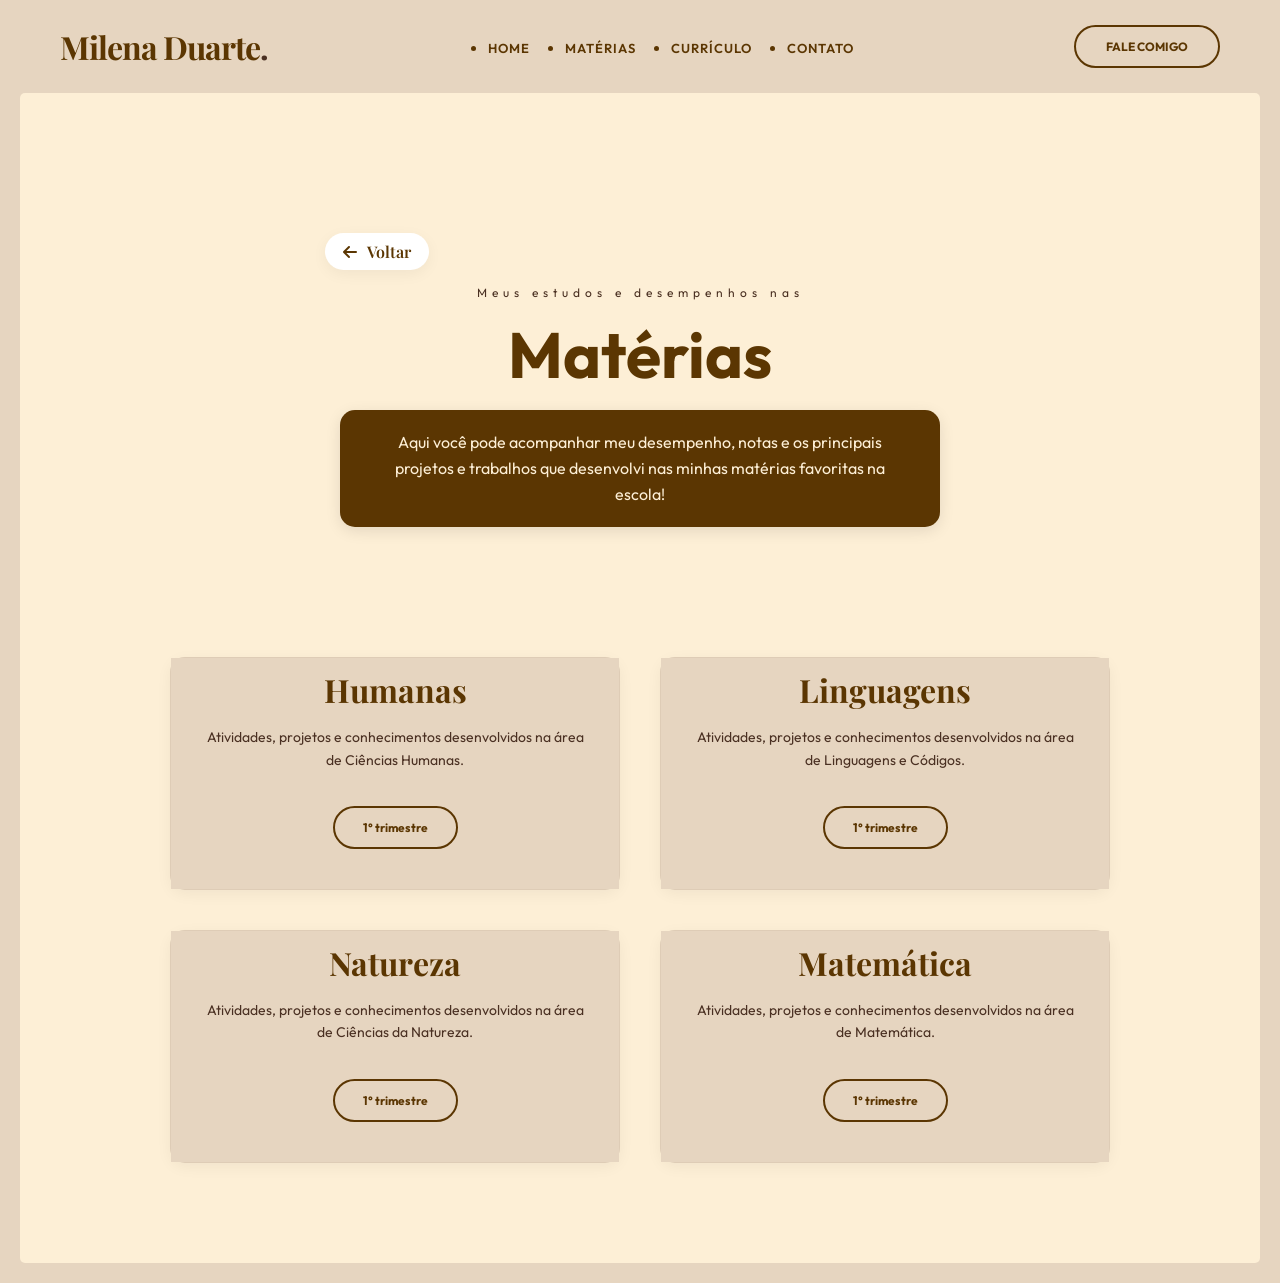
==== matérias.html @ e95be55e "Atualização Portfólio" ====
<!DOCTYPE html>
<html lang="pt-br">
<head>
    <meta charset="UTF-8">
    <meta name="viewport" content="width=device-width, initial-scale=1.0">
    <title>Matérias - Portfólio Milena</title>
    <!-- Fontes e Ícones -->
    <link href="https://fonts.googleapis.com/css2?family=Outfit:wght@300;400;500;600&family=Playfair+Display:ital,wght@0,400;0,700;1,400&display=swap" rel="stylesheet">
    <link rel="stylesheet" href="https://cdnjs.cloudflare.com/ajax/libs/font-awesome/6.0.0/css/all.min.css">
    <!-- Estilos globais -->
    <link rel="stylesheet" href="style.css">
    <link rel="stylesheet" href="matérias.css">
</head>
<body>
    <!-- Mesma Navbar da Home -->
    <header class="header">
        <nav class="navbar">
            <div class="container">
                <div class="logo">
                    <h1>Milena Duarte<span>.</span></h1>
                </div>
                <ul class="nav-links">
                    <li><a href="index.html#home">Home</a></li>
                    <li><a href="index.html#matérias">matérias</a></li>

                    <li><a href="index.html#servicos">Currículo</a></li>
                    <li><a href="index.html#contato">Contato</a></li>
                </ul>
                <a href="index.html#contato" class="ladygaga" style="margin-top: 0;">FALE COMIGO</a>
            </div>
        </nav>
    </header>

    <!-- Banner igual ao da Home, mas sem as fotos flutuando -->
    <section class="banner" style="height: auto; padding: 150px 0 80px 0;">
        <div class="container banner-content">
            <div class="banner-text">
                <a href="index.html#matérias" class="back-btn"><i class="fas fa-arrow-left"></i> Voltar</a>
                <p class="subtitle">Meus estudos e desempenhos nas</p>
                <!-- Título com a mesma fonte e estilo -->
                <h2 style="font-family: var(--font-title); font-size: 64px; color: var(--text-main); margin: 20px 0;">Matérias</h2>
                
                <!-- Caixa marrom de texto igual da home -->
                <p class="description">
                    Aqui você pode acompanhar meu desempenho, notas e os principais projetos e trabalhos que desenvolvi nas minhas matérias favoritas na escola!
                </p>
            </div>
        </div>
    </section>

    <!-- Seção de cards igual a da Home para listar as atividades -->
    <section class="cards-section" style="padding-top: 50px;">
        <div class="container cards-container" style="flex-wrap: wrap;">
            
            <!-- Área de Humanas -->
            <div class="card" style="margin-top: 0;">
                <div class="card-content" style="padding: 40px 30px;">
                    <h3 style="font-family: var(--font-main); font-size: 32px; margin-bottom: 15px; color: var(--text-main);">Humanas</h3>
                    <p style="color: var(--text-muted); line-height: 1.6; margin-bottom: 25px;">Atividades, projetos e conhecimentos desenvolvidos na área de Ciências Humanas.</p>
                    <a href="#" class="selenagomez open-modal-btn" data-modal="modalHumanas">1° trimestre</a>
                </div>
            </div>
            
            <!-- Área de Linguagens -->
            <div class="card" style="margin-top: 0;">
                <div class="card-content" style="padding: 40px 30px;">
                    <h3 style="font-family: var(--font-main); font-size: 32px; margin-bottom: 15px; color: var(--text-main);">Linguagens</h3>
                    <p style="color: var(--text-muted); line-height: 1.6; margin-bottom: 25px;">Atividades, projetos e conhecimentos desenvolvidos na área de Linguagens e Códigos.</p>
                    <a href="#" class="selenagomez open-modal-btn" data-modal="modalLinguagens">1° trimestre</a>
                </div>
            </div>

            <!-- Área de Natureza -->
            <div class="card" style="margin-top: 0;">
                <div class="card-content" style="padding: 40px 30px;">
                    <h3 style="font-family: var(--font-main); font-size: 32px; margin-bottom: 15px; color: var(--text-main);">Natureza</h3>
                    <p style="color: var(--text-muted); line-height: 1.6; margin-bottom: 25px;">Atividades, projetos e conhecimentos desenvolvidos na área de Ciências da Natureza.</p>
                    <a href="#" class="selenagomez open-modal-btn" data-modal="modalNatureza">1° trimestre</a>
                </div>
            </div>

            <!-- Área de Matemática -->
            <div class="card" style="margin-top: 0;">
                <div class="card-content" style="padding: 40px 30px;">
                    <h3 style="font-family: var(--font-main); font-size: 32px; margin-bottom: 15px; color: var(--text-main);">Matemática</h3>
                    <p style="color: var(--text-muted); line-height: 1.6; margin-bottom: 25px;">Atividades, projetos e conhecimentos desenvolvidos na área de Matemática.</p>
                    <a href="#" class="selenagomez open-modal-btn" data-modal="modalMatematica">1° trimestre</a>
                </div>
            </div>

        </div>
    </section>

    <!-- Modal Humanas -->
    <div id="modalHumanas" class="modal-overlay">
        <div class="modal-box">
            <span class="close-modal">&times;</span>
            <div class="modal-content-bakery carousel-container" style="width: 100%; height: 100%;">
                <div class="carousel-slide active" style="display: flex; align-items: center; justify-content: space-between; height: 100%; width: 100%;">
                    <div class="hero-text-side">
                        <span class="badge" style="background: var(--bg-white); color: var(--accent-brown);">Escola</span>
                        <h2 class="hero-title" style="color: var(--bg-white); font-family: var(--font-title); font-size: 64px;">Geopolítica</h2>
                        <div class="hero-divider" style="background-color: var(--bg-white); height: 2px; width: 150px; margin: 15px 0;"></div>
                        <h3 class="hero-subtitle" style="color: var(--bg-white); font-family: var(--font-main); font-size: 24px; letter-spacing: 2px;">1° TRIMESTRE</h3>
                        <p class="hero-description" style="color: var(--bg-creme); font-family: var(--font-main); line-height: 1.6; margin-bottom: 20px;">
                            <strong>Habilidades Avaliadas: C1 ao C12</strong><br>
                            Descrição: comparar as diferentes realidades entre nações e compreender melhor sobre a condição geopolítica de cada país.<br>
                            <em>Feedback: Gostei da atividade!</em>
                        </p>
                        <div class="carousel-nav">
                            <button class="prev-slide"><i class="fas fa-chevron-left"></i></button>
                            <button class="next-slide"><i class="fas fa-chevron-right"></i></button>
                        </div>
                    </div>
                    <div class="hero-image-side" style="flex: 1.2; height: 100%; padding: 10px;">
                        <div style="position: relative; width: 100%; height: 100%; box-shadow: 0 4px 15px rgba(0,0,0,0.3); border-radius: 12px; overflow: hidden;">
                            <iframe loading="lazy" style="position: absolute; width: 100%; height: 100%; top: 0; left: 0; border: none; padding: 0; margin: 0;"
                                src="https://www.canva.com/design/DAHBNNaCgWs/2ESptS_kLNnj_gVEoGNiSg/view?embed" allowfullscreen="allowfullscreen" allow="fullscreen">
                            </iframe>
                        </div>
                    </div>
                </div>

                <!-- Slide 2 -->
                <div class="carousel-slide" style="display: none; align-items: center; justify-content: space-between; height: 100%; width: 100%;">
                    <div class="hero-text-side">
                        <span class="badge" style="background: var(--bg-white); color: var(--accent-brown);">Escola</span>
                        <h2 class="hero-title" style="color: var(--bg-white); font-family: var(--font-title); font-size: 54px;">Jornal de Humanas</h2>
                        <div class="hero-divider" style="background-color: var(--bg-white); height: 2px; width: 150px; margin: 15px 0;"></div>
                        <h3 class="hero-subtitle" style="color: var(--bg-white); font-family: var(--font-main); font-size: 24px; letter-spacing: 2px;">1° TRIMESTRE</h3>
                        <p class="hero-description" style="color: var(--bg-creme); font-family: var(--font-main); line-height: 1.6; margin-bottom: 20px;">
                            <strong>Habilidades Avaliadas: C3 - H15, H16, H20 - C6 - H39</strong><br>
                            <em>Feedback: Gostei da atividade!</em>
                        </p>
                        <div class="carousel-nav">
                            <button class="prev-slide"><i class="fas fa-chevron-left"></i></button>
                            <button class="next-slide"><i class="fas fa-chevron-right"></i></button>
                        </div>
                    </div>
                    <div class="hero-image-side" style="flex: 1.2; height: 100%; padding: 10px;">
                        <div style="position: relative; width: 100%; height: 100%; box-shadow: 0 4px 15px rgba(0,0,0,0.3); border-radius: 12px; overflow: hidden;">
                            <iframe loading="lazy" style="position: absolute; width: 100%; height: 100%; top: 0; left: 0; border: none; padding: 0; margin: 0;"
                                src="https://www.canva.com/design/DAHFtV-RA0Q/NtMPdIOu8FmTuL395tyRSg/view?embed" allowfullscreen="allowfullscreen" allow="fullscreen">
                            </iframe>
                        </div>
                    </div>
                </div>

                <!-- Slide 3 -->
                <div class="carousel-slide" style="display: none; align-items: center; justify-content: space-between; height: 100%; width: 100%;">
                    <div class="hero-text-side">
                        <span class="badge" style="background: var(--bg-white); color: var(--accent-brown);">Escola</span>
                        <h2 class="hero-title" style="color: var(--bg-white); font-family: var(--font-title); font-size: 48px;">Neocolonialismo</h2>
                        <div class="hero-divider" style="background-color: var(--bg-white); height: 2px; width: 150px; margin: 15px 0;"></div>
                        <h3 class="hero-subtitle" style="color: var(--bg-white); font-family: var(--font-main); font-size: 24px; letter-spacing: 2px;">1° TRIMESTRE</h3>
                        <p class="hero-description" style="color: var(--bg-creme); font-family: var(--font-main); line-height: 1.6; margin-bottom: 20px;">
                            Realizamos uma atividade que narra a trajetória histórica de um país colonizado após a 2ª Revolução Industrial. Utilizando uma sequência de cinco imagens editadas (fotos, mapas e desenhos). O objetivo foi compreender o impacto da colonização industrial na formação histórica do país escolhido.<br><br>
                            <strong>Habilidades avaliadas:</strong> C2 - H8, H10, H12
                        </p>
                        <div class="carousel-nav">
                            <button class="prev-slide"><i class="fas fa-chevron-left"></i></button>
                            <button class="next-slide"><i class="fas fa-chevron-right"></i></button>
                        </div>
                    </div>
                    <div class="hero-image-side" style="flex: 1.2; height: 100%; padding: 10px;">
                        <div style="position: relative; width: 100%; height: 100%; box-shadow: 0 4px 15px rgba(0,0,0,0.3); border-radius: 12px; overflow: hidden;">
                            <iframe loading="lazy" style="position: absolute; width: 100%; height: 100%; top: 0; left: 0; border: none; padding: 0; margin: 0;"
                                src="https://docs.google.com/document/d/e/2PACX-1vRp-RVqb4kRqk0qEvBmY3X5jUc7fZLixZrp4aADWWGnXBGPEalZgBbtFrfbR6ZR_pFqix8isJjzO9dw/pub?embedded=true" allowfullscreen="allowfullscreen">
                            </iframe>
                        </div>
                    </div>
                </div>
            </div>
        </div>
    </div>

    <!-- Modal Linguagens -->
    <div id="modalLinguagens" class="modal-overlay">
        <div class="modal-box">
            <span class="close-modal">&times;</span>
            <div class="modal-content-bakery carousel-container" style="width: 100%; height: 100%;">
                
                <!-- Slide 1: Atividade Canva -->
                <div class="carousel-slide active" style="display: flex; align-items: center; justify-content: space-between; height: 100%; width: 100%;">
                    <div class="hero-text-side">
                        <span class="badge" style="background: var(--bg-white); color: var(--accent-brown);">Linguagens</span>
                        <h2 class="hero-title" style="color: var(--bg-white); font-family: var(--font-title); font-size: 54px;">Jogo literário</h2>
                        <div class="hero-divider" style="background-color: var(--bg-white); height: 2px; width: 150px; margin: 15px 0;"></div>
                        <h3 class="hero-subtitle" style="color: var(--bg-white); font-family: var(--font-main); font-size: 24px; letter-spacing: 2px;">1° TRIMESTRE</h3>
                        <p class="hero-description" style="color: var(--bg-creme); font-family: var(--font-main); line-height: 1.6; margin-bottom: 20px;">
                            H15 - Produzir trabalhos individuais e coletivos, explorando materiais e técnicas
                            ligados ao universo das composições artísticas e de práticas corporais.
                        </p>
                        <div class="carousel-nav">
                            <button class="prev-slide"><i class="fas fa-chevron-left"></i></button>
                            <button class="next-slide"><i class="fas fa-chevron-right"></i></button>
                        </div>
                    </div>
                    <div class="hero-image-side" style="flex: 1.2; height: 100%; padding: 10px;">
                        <div style="position: relative; width: 100%; height: 100%; box-shadow: 0 4px 15px rgba(0,0,0,0.3); border-radius: 12px; overflow: hidden;">
                            <iframe loading="lazy" style="position: absolute; width: 100%; height: 100%; top: 0; left: 0; border: none; padding: 0; margin: 0;"
                                src="https://www.canva.com/design/DAHHldk70s0/hcP7WtjnN1vEa8Vg4MRlUg/view?embed" allowfullscreen="allowfullscreen" allow="fullscreen">
                            </iframe>
                        </div>
                    </div>
                </div>

                <!-- Slide 2 -->
                <div class="carousel-slide" style="display: none; align-items: center; justify-content: space-between; height: 100%; width: 100%;">
                    <div class="hero-text-side">
                        <span class="badge" style="background: var(--bg-white); color: var(--accent-brown);">Linguagens</span>
                        <h2 class="hero-title" style="color: var(--bg-white); font-family: var(--font-title); font-size: 48px;">Sociologia em Paixão segundo GH</h2>
                        <div class="hero-divider" style="background-color: var(--bg-white); height: 2px; width: 150px; margin: 15px 0;"></div>
                        <h3 class="hero-subtitle" style="color: var(--bg-white); font-family: var(--font-main); font-size: 24px; letter-spacing: 2px;">1° TRIMESTRE</h3>
                        <p class="hero-description" style="color: var(--bg-creme); font-family: var(--font-main); line-height: 1.6; margin-bottom: 20px;">
                            <strong>Habilidades Avaliadas: H4 e H22</strong><br>
                            Nessa atividade explicamos como funcionava a sociologia na Obra.<br>
                            <em>Feedback: Gostei bastante da atividade, foi bem legal fazer o vídeo.</em>
                        </p>
                        <div class="carousel-nav">
                            <button class="prev-slide"><i class="fas fa-chevron-left"></i></button>
                            <button class="next-slide"><i class="fas fa-chevron-right"></i></button>
                        </div>
                    </div>
                    <div class="hero-image-side" style="flex: 1.2; height: 100%; padding: 10px;">
                        <div style="position: relative; width: 100%; height: 100%; box-shadow: 0 4px 15px rgba(0,0,0,0.3); border-radius: 12px; overflow: hidden;">
                            <iframe loading="lazy" style="position: absolute; width: 100%; height: 100%; top: 0; left: 0; border: none; padding: 0; margin: 0;"
                                src="https://www.canva.com/design/DAHFCgcj82o/swzynf_V_P_vGalfOEu1ng/view?embed" allowfullscreen="allowfullscreen" allow="fullscreen">
                            </iframe>
                        </div>
                    </div>
                </div>

            </div>
        </div>
    </div>

    <!-- Modal Natureza -->
    <div id="modalNatureza" class="modal-overlay">
        <div class="modal-box">
            <span class="close-modal">&times;</span>
            <div class="modal-content-bakery carousel-container" style="width: 100%; height: 100%;">
                
                <!-- Slide 1 -->
                <div class="carousel-slide active" style="display: flex; align-items: center; justify-content: space-between; height: 100%; width: 100%;">
                    <div class="hero-text-side">
                        <span class="badge" style="background: var(--bg-white); color: var(--accent-brown);">Natureza</span>
                        <h2 class="hero-title" style="color: var(--bg-white); font-family: var(--font-title); font-size: 54px;">Meme Evolucionismo</h2>
                        <div class="hero-divider" style="background-color: var(--bg-white); height: 2px; width: 150px; margin: 15px 0;"></div>
                        <h3 class="hero-subtitle" style="color: var(--bg-white); font-family: var(--font-main); font-size: 24px; letter-spacing: 2px;">1° TRIMESTRE</h3>
                        <p class="hero-description" style="color: var(--bg-creme); font-family: var(--font-main); line-height: 1.6; margin-bottom: 20px; font-size: 14px;">
                            Este meme de quatro painéis faz uma paródia da teoria da evolução, sugerindo de forma humorística que a seleção natural também se aplica à música, com Darwin tocando guitarra e celebrando a "evolução dos acordes".<br><br>
                            <strong>Habilidades Avaliadas:</strong><br>
                            C3 - Determinar os impactos das ações humanas nos ambientes, identificando suas causas e propondo soluções para a sua redução.<br>
                            H15 - Comparar propostas de intervenção ambiental aplicando conhecimentos científicos e tecnológicos, observando os riscos e benefícios de sua implementação.<br>
                            H18 - Identificar situações de risco ambiental na cidade onde reside.
                        </p>
                        <div class="carousel-nav">
                            <button class="prev-slide"><i class="fas fa-chevron-left"></i></button>
                            <button class="next-slide"><i class="fas fa-chevron-right"></i></button>
                        </div>
                    </div>
                    <div class="hero-image-side" style="flex: 1.2; height: 100%; padding: 10px;">
                        <div style="position: relative; width: 100%; height: 100%; box-shadow: 0 4px 15px rgba(0,0,0,0.3); border-radius: 12px; overflow: hidden;">
                            <iframe loading="lazy" style="position: absolute; width: 100%; height: 100%; top: 0; left: 0; border: none; padding: 0; margin: 0;"
                                src="https://www.canva.com/design/DAHHrADb9U0/EYaJPSNi1sjMy3H8hu8s6g/view?embed" allowfullscreen="allowfullscreen" allow="fullscreen">
                            </iframe>
                        </div>
                    </div>
                </div>

                <!-- Slide 2 -->
                <div class="carousel-slide" style="display: none; align-items: center; justify-content: space-between; height: 100%; width: 100%;">
                    <div class="hero-text-side">
                        <span class="badge" style="background: var(--bg-white); color: var(--accent-brown);">Natureza</span>
                        <h2 class="hero-title" style="color: var(--bg-white); font-family: var(--font-title); font-size: 54px;">Seminário Natureza</h2>
                        <div class="hero-divider" style="background-color: var(--bg-white); height: 2px; width: 150px; margin: 15px 0;"></div>
                        <h3 class="hero-subtitle" style="color: var(--bg-white); font-family: var(--font-main); font-size: 24px; letter-spacing: 2px;">1° TRIMESTRE</h3>
                        <p class="hero-description" style="color: var(--bg-creme); font-family: var(--font-main); line-height: 1.6; margin-bottom: 20px;">
                            Para o nosso seminário sobre dependência energética global, investigamos se o mundo de hoje sobreviveria sem combustíveis fósseis. Analisamos os setores mais dependentes, as razões científicas para o seu uso massivo e as barreiras tecnológicas e estruturais para a transição. Por fim, debatemos as consequências de um fim abrupto do seu uso e se a nossa dependência é uma escolha ou uma inevitabilidade.<br><br>
                            <strong>Habilidades trabalhadas:</strong><br>
                            C1: Entender a ciência e a tecnologia como construções humanas<br>
                            C2: Aplicar conceitos científicos para explicar fenômenos do cotidiano<br>
                            H9: Compreender energia e suas transformações<br>
                            H11: Investigar, levantar hipóteses e tirar conclusões<br>
                            H1: Interpretar diferentes formas de informação (textos, gráficos, dados)
                        </p>
                        <div class="carousel-nav">
                            <button class="prev-slide"><i class="fas fa-chevron-left"></i></button>
                            <button class="next-slide"><i class="fas fa-chevron-right"></i></button>
                        </div>
                    </div>
                    <div class="hero-image-side" style="flex: 1.2; height: 100%; padding: 10px;">
                        <div style="position: relative; width: 100%; height: 100%; box-shadow: 0 4px 15px rgba(0,0,0,0.3); border-radius: 12px; overflow: hidden;">
                            <iframe loading="lazy" style="position: absolute; width: 100%; height: 100%; top: 0; left: 0; border: none; padding: 0; margin: 0;"
                                src="https://www.canva.com/design/DAHE886JkV4/qRw-Yb2ym9rOJY0XrYvXOg/view?embed" allowfullscreen="allowfullscreen" allow="fullscreen">
                            </iframe>
                        </div>
                    </div>
                </div>

                <!-- Slide 3 -->
                <div class="carousel-slide" style="display: none; align-items: center; justify-content: space-between; height: 100%; width: 100%;">
                    <div class="hero-text-side">
                        <span class="badge" style="background: var(--bg-white); color: var(--accent-brown);">Natureza</span>
                        <h2 class="hero-title" style="color: var(--bg-white); font-family: var(--font-title); font-size: 48px;">Relatório Experimental</h2>
                        <div class="hero-divider" style="background-color: var(--bg-white); height: 2px; width: 150px; margin: 15px 0;"></div>
                        <h3 class="hero-subtitle" style="color: var(--bg-white); font-family: var(--font-main); font-size: 24px; letter-spacing: 2px;">1° TRIMESTRE</h3>
                        <p class="hero-description" style="color: var(--bg-creme); font-family: var(--font-main); line-height: 1.6; margin-bottom: 20px;">
                            Fizemos um relatório sobre o experimento que realizamos em aula. O objetivo era ver quem conseguia mover uma pequena bolinha de metal, que estava equilibrada sobre uma superfície, ao longo de uma trajetória pré-definida no menor tempo possível. A regra principal e mais desafiadora era: não podíamos tocar na bolinha com nada.<br><br>
                            <strong>Habilidades Trabalhadas:</strong><br>
                            C1 - Compreender as ciências naturais e as tecnologias como construções humanas associadas à cultura dos povos e suas visões de mundo.<br>
                            H1 - Interpretar informações apresentadas em diferentes linguagens usadas nas Ciências, como texto discursivo, gráficos, tabelas, relações matemáticas, diagramas ou representação simbólica.<br>
                            C2 - Aplicar os conceitos fundamentais e estruturas procedimentais das Ciências da Natureza na explicação de fenômenos cotidianos, bem como dominar processos e práticas da investigação científica.<br>
                            H7 - Compreender os conceitos relacionados à Química nos seus diferentes ramos: Fisico-química, Química orgânica e Química Geral.<br>
                            H9 - Explicar os conceitos de energia, matéria, vida e transformação para explicar fenômenos naturais e procedimentos tecnológicos.<br>
                            H11 - Empregar procedimentos e práticas de observação, levantamento de hipótese, experimentação, coleta de dados e conclusões para resolução de problemas relacionados às Ciências da Natureza.<br>
                            H12 - Relacionar informações para construir modelos em ciência e tecnologia.
                        </p>
                        <div class="carousel-nav">
                            <button class="prev-slide"><i class="fas fa-chevron-left"></i></button>
                            <button class="next-slide"><i class="fas fa-chevron-right"></i></button>
                        </div>
                    </div>
                    <div class="hero-image-side" style="flex: 1.2; height: 100%; padding: 10px;">
                        <div style="position: relative; width: 100%; height: 100%; box-shadow: 0 4px 15px rgba(0,0,0,0.3); border-radius: 12px; overflow: hidden;">
                            <iframe loading="lazy" style="position: absolute; width: 100%; height: 100%; top: 0; left: 0; border: none; padding: 0; margin: 0;"
                                src="https://docs.google.com/document/d/e/2PACX-1vSi76MOP3SXeP88tvapqcnMth-KpHMEt38pknFovq1ppJgQSNk24oaT7CAfjEFFzpF_gKPSrvduByRP/pub?embedded=true" allowfullscreen="allowfullscreen">
                            </iframe>
                        </div>
                    </div>
                </div>

            </div>
        </div>
    </div>

    <!-- Modal Matemática -->
    <div id="modalMatematica" class="modal-overlay">
        <div class="modal-box">
            <span class="close-modal">&times;</span>
            <div class="modal-content-bakery carousel-container" style="width: 100%; height: 100%;">
                <div class="carousel-slide active" style="display: flex; align-items: center; justify-content: space-between; height: 100%; width: 100%;">
                    <div class="hero-text-side">
                        <span class="badge" style="background: var(--bg-white); color: var(--accent-brown);">Matemática</span>
                        <h2 class="hero-title" style="color: var(--bg-white); font-family: var(--font-title); font-size: 54px;">Jogo Matemático</h2>
                        <div class="hero-divider" style="background-color: var(--bg-white); height: 2px; width: 150px; margin: 15px 0;"></div>
                        <h3 class="hero-subtitle" style="color: var(--bg-white); font-family: var(--font-main); font-size: 24px; letter-spacing: 2px;">1° TRIMESTRE</h3>
                        <p class="hero-description" style="color: var(--bg-creme); font-family: var(--font-main); line-height: 1.6; margin-bottom: 20px;">
                            O objetivo dessa atividade foi tirar a matemática do papel e levar para a mesa de jogo. A ideia foi usar a Análise Combinatória e a Probabilidade não como fórmulas chatas, mas como "superpoderes" para criar estratégias, calcular riscos e tentar vencer o sistema, exatamente como os personagens fazem nos filmes de cassino.<br><br>
                            <strong>Habilidades trabalhadas:</strong><br>
                            C5: Aplicar o pensamento probabilístico para quantificar e fazer previsões em situações aplicadas a diferentes áreas do conhecimento e da vida cotidiana.<br>
                            H30: Identificar dados, regularidades e relações numa situação que envolva o raciocínio combinatório, utilizando os processos de contagem.<br>
                            H31: Reconhecer fenômenos e eventos (naturais, científicos, tecnológicos e/ou sociais) de caráter aleatório, compreendendo o significado e a importância da probabilidade como meio de prever resultados.
                        </p>
                        <div class="carousel-nav">
                            <button class="prev-slide"><i class="fas fa-chevron-left"></i></button>
                            <button class="next-slide"><i class="fas fa-chevron-right"></i></button>
                        </div>
                    </div>
                    <div class="hero-image-side" style="flex: 1.2; height: 100%; padding: 10px;">
                        <div style="position: relative; width: 100%; height: 100%; box-shadow: 0 4px 15px rgba(0,0,0,0.3); border-radius: 12px; overflow: hidden;">
                            <iframe loading="lazy" style="position: absolute; width: 100%; height: 100%; top: 0; left: 0; border: none; padding: 0; margin: 0;"
                                src="https://www.canva.com/design/DAHHlZabhkA/7Y9Kqmqd7ymQA2wkbePH-A/view?embed" allowfullscreen="allowfullscreen" allow="fullscreen">
                            </iframe>
                        </div>
                    </div>
                </div>

                <!-- Slide 2 -->
                <div class="carousel-slide" style="display: none; align-items: center; justify-content: space-between; height: 100%; width: 100%;">
                    <div class="hero-text-side">
                        <span class="badge" style="background: var(--bg-white); color: var(--accent-brown);">Matemática</span>
                        <h2 class="hero-title" style="color: var(--bg-white); font-family: var(--font-title); font-size: 48px;">Análise: Quebrando a Banca</h2>
                        <div class="hero-divider" style="background-color: var(--bg-white); height: 2px; width: 150px; margin: 15px 0;"></div>
                        <h3 class="hero-subtitle" style="color: var(--bg-white); font-family: var(--font-main); font-size: 24px; letter-spacing: 2px;">1° TRIMESTRE</h3>
                        <p class="hero-description" style="color: var(--bg-creme); font-family: var(--font-main); line-height: 1.6; margin-bottom: 20px;">
                            O objetivo dessa atividade foi analisar o filme "Quebrando a Banca" sob a ótica da matemática aplicada. A ideia foi identificar como a Análise Combinatória e a Probabilidade saem dos livros e entram nas mesas de cassino, transformando o jogo de azar em um jogo de estratégia e lógica, além de discutir a ética e as consequências por trás dessas escolhas.<br><br>
                            <strong>Habilidades trabalhadas:</strong><br>
                            C5 - Aplicar o pensamento probabilístico para quantificar e fazer previsões em situações aplicadas a diferentes áreas do conhecimento e da vida cotidiana.<br>
                            H31 - Reconhecer fenômenos e eventos (naturais, científicos, tecnológicos e/ou sociais) de caráter aleatório, compreendendo o significado e a importância da probabilidade como meio de prever resultados.<br>
                            H32 - Identificar em diferentes áreas científicas e outras atividades práticas modelos e problemas que fazem uso de estatísticas e probabilidades.
                        </p>
                        <div class="carousel-nav">
                            <button class="prev-slide"><i class="fas fa-chevron-left"></i></button>
                            <button class="next-slide"><i class="fas fa-chevron-right"></i></button>
                        </div>
                    </div>
                    <div class="hero-image-side" style="flex: 1.2; height: 100%; padding: 10px;">
                        <div style="position: relative; width: 100%; height: 100%; box-shadow: 0 4px 15px rgba(0,0,0,0.3); border-radius: 12px; overflow: hidden;">
                            <iframe loading="lazy" style="position: absolute; width: 100%; height: 100%; top: 0; left: 0; border: none; padding: 0; margin: 0;"
                                src="https://docs.google.com/document/d/e/2PACX-1vSw8S8vr-byOZRCy2pz9ZwPNwVkJt3bcrhqGnLv4efZRYhojTaKjORlYo0Ccz-iH7KNO3cOsWiWpBCF/pub?embedded=true" allowfullscreen="allowfullscreen">
                            </iframe>
                        </div>
                    </div>
                </div>
            </div>
        </div>
    </div>
    <script src="script.js"></script>
</body>
</html>
---- style.css ----
:root {
    --bg-creme: #e6d5c0;
    /* Fundo principal da imagem (um pouco mais escuro) */
    --bg-white: #fdefd6;
    /* Fundo do banner */
    --accent-brown: #5b3602;
    /* Marrom escuro dos botões e textos */
    --text-muted: #4a3022;
    /* Texto secundário */
    --font-main: 'Playfair Display', serif;
    /* Serifada elegante */
    --font-sans: 'Outfit', sans-serif;
    /* Sans para corpo */
}

html {
    scroll-behavior: smooth;
}

* {
    margin: 0;
    padding: 0;
    box-sizing: border-box;
}

body {
    background-color: var(--bg-creme);
    font-family: var(--font-sans);
    color: var(--accent-brown);
}

.container {
    max-width: 1200px;
    margin: 0 auto;
    padding: 0 20px;
    display: flex;
    justify-content: space-between;
    align-items: center;
}

/* --- Header & Nav --- */
.top-bar {
    border-bottom: 1px solid rgba(107, 77, 61, 0.1);
    padding: 10px 0;
    font-size: 11px;
    letter-spacing: 2px;
}

.social-icons a {
    margin-left: 15px;
    color: var(--accent-brown);
    font-size: 14px;
}

.navbar {
    padding: 25px 0;
}

.logo h1 {
    font-family: var(--font-main);
    font-size: 32px;
    letter-spacing: -1px;
}

.logo span {
    color: var(--text-muted);
}

.nav-links {
    display: flex;
    gap: 35px;
}

.nav-links a {
    text-transform: uppercase;
    font-size: 13px;
    font-weight: 600;
    letter-spacing: 1px;
    text-decoration: none;
    color: var(--accent-brown);
    position: relative;
    transition: color 0.3s ease;
}

.nav-links a::after {
    content: '';
    position: absolute;
    bottom: -4px;
    left: 0;
    width: 0;
    height: 2px;
    background-color: var(--text-muted);
    transition: width 0.3s ease;
}

.nav-links a:hover {
    color: var(--text-muted);
}

.nav-links a:hover::after {
    width: 100%;
}

/* --- Botões --- */
.ladygaga {
    padding: 12px 28px;
    border-radius: 50px;
    text-decoration: none;
    font-weight: bold;
    font-size: 12px;
    transition: 0.3s;
    display: inline-block;
    /* Importante para que a margem funcione corretamente */
    margin-top: 10px;
    padding: 12px 30px;

}

.primary-cta {
    background: var(--accent-brown);
    color: white;
}

.ladygaga {
    border: 2px solid var(--accent-brown);
    color: var(--accent-brown);
}

.selenagomez {
    border: 2px solid var(--accent-brown);
    color: var(--accent-brown);
    padding: 12px 28px;
    border-radius: 50px;
    text-decoration: none;
    font-weight: bold;
    font-size: 12px;
    transition: 0.3s;
    display: inline-block;
    margin-top: 10px;
}

.selenagomez:hover {
    background-color: var(--accent-brown);
    color: var(--bg-white);
}

/* --- Banner (O "Coração" da Inspiração) --- */
.banner {
    height: 85vh;
    background-color: var(--bg-white);
    position: relative;
    display: flex;
    align-items: center;
    overflow: hidden;
    margin: 0 20px 0 20px;
    border-radius: 5px 5px 0 0;
}

.banner-content {
    justify-content: center;
    text-align: center;
    z-index: 2;
}

.banner-text h2 {
    font-family: var(--font-main);
    font-size: 64px;
    line-height: 1.1;
    margin: 20px 0;

}

.subtitle {
    font-size: 12px;
    letter-spacing: 5px;
    color: var(--text-muted);
}

.description {
    text-align: center;
    background-color: var(--accent-brown);
    color: var(--bg-white);
    padding: 20px 30px;
    border-radius: 15px;
    max-width: 600px;
    margin: 0 auto;
    box-shadow: 0 4px 15px rgba(0, 0, 0, 0.1);
    line-height: 1.6;
}

/* Elementos flutuantes simulando as fotos da imagem */
.element {
    position: absolute;
    background-size: cover;
    background-position: center;
    border-radius: 10px;
    box-shadow: 0 10px 30px rgba(0, 0, 0, 0.05);
    filter: grayscale(20%);
    transition: transform 0.3s ease, box-shadow 0.3s ease, filter 0.3s ease;
}

.element img {
    width: 100%;
    height: 100%;
    object-fit: cover;
    border-radius: inherit;
    display: block;
}

.e1 {
    width: 250px;
    height: 300px;
    left: -50px;
    top: 10%;
    transform: rotate(-5deg);
}

.e2 {
    width: 180px;
    height: 180px;
    left: 10%;
    bottom: 10%;
    border-radius: 50%;
}

.e3 {
    width: 300px;
    height: 250px;
    right: -40px;
    top: 15%;
    transform: rotate(8deg);
}

.e4 {
    width: 200px;
    height: 280px;
    right: 5%;
    bottom: 20px;
}

.e1:hover {
    transform: translateY(-10px) rotate(-5deg);
    box-shadow: 0 15px 30px rgba(0, 0, 0, 0.2);
    filter: grayscale(0%);
    z-index: 10;
}

.e2:hover {
    transform: translateY(-10px);
    box-shadow: 0 15px 30px rgba(0, 0, 0, 0.2);
    filter: grayscale(0%);
    z-index: 10;
}

.e3:hover {
    transform: translateY(-10px) rotate(8deg);
    box-shadow: 0 15px 30px rgba(0, 0, 0, 0.2);
    filter: grayscale(0%);
    z-index: 10;
}

.e4:hover {
    transform: translateY(-10px);
    box-shadow: 0 15px 30px rgba(0, 0, 0, 0.2);
    filter: grayscale(0%);
    z-index: 10;
}

/* --- Cards Section (Técnico / Matérias) --- */
.cards-section {
    padding: 100px 0;
    background-color: var(--bg-white);
    margin: 0 20px 20px 20px;
    border-radius: 0 0 5px 5px;
}

.cards-container {
    display: flex;
    gap: 40px;
    justify-content: center;
}

.card {
    background-color: var(--bg-creme);
    border-radius: 15px;
    width: 450px;
    box-shadow: 0 4px 15px rgba(0, 0, 0, 0.05);
    transition: transform 0.3s ease, box-shadow 0.3s ease;
    text-align: center;
    border: 1px solid rgba(91, 54, 2, 0.05);
    position: relative;
    margin-top: 110px;
}

.card:hover {
    transform: translateY(-10px);
    box-shadow: 0 15px 30px rgba(0, 0, 0, 0.2);
}

.card-image-placeholder {
    width: 95%;
    height: 300px;
    margin: -120px auto 0 auto;
    overflow: hidden;
    border-radius: 15px;
    position: relative;
    z-index: 2;
}

.card-image-placeholder img {
    width: 100%;
    height: 100%;
    object-fit: cover;
    transition: transform 0.5s ease;
}

.card:hover .card-image-placeholder img {
    transform: scale(1.05);
}

.card-content {
    padding: 0 30px 40px;
    background-color: var(--bg-creme);
    color: var(--accent-brown);
}

.card-content h3 {
    font-family: var(--font-main);
    font-size: 32px;
    margin-top: -30px;
    margin-bottom: 15px;
}

/* --- Modal (Sobreposição) --- */
.modal-overlay {
    visibility: hidden;
    opacity: 0;
    position: fixed;
    top: 0;
    left: 0;
    width: 100%;
    height: 100%;
    background-color: rgba(0, 0, 0, 0.6);
    z-index: 1000;
    display: flex;
    justify-content: center;
    align-items: center;
    transition: opacity 0.3s ease, visibility 0.3s;
}

.modal-overlay.active {
    visibility: visible;
    opacity: 1;
}

.modal-box {
    background-color: var(--accent-brown); /* Caixa marrom escuro */
    width: 90%;
    max-width: 1000px;
    height: 80vh;
    border-radius: 20px;
    position: relative;
    padding: 60px 50px;
    box-shadow: 0 20px 50px rgba(0,0,0,0.4);
    transform: translateY(50px) scale(0.95);
    transition: transform 0.4s cubic-bezier(0.175, 0.885, 0.32, 1.275);
    overflow: hidden;
}

.modal-overlay.active .modal-box {
    transform: translateY(0) scale(1); /* Efeito pulando pra cima e aumentando levemente */
}

.close-modal {
    position: absolute;
    top: 20px;
    right: 30px;
    color: var(--bg-white);
    font-size: 45px;
    line-height: 1;
    font-weight: 300;
    cursor: pointer;
    transition: transform 0.2s ease;
    z-index: 10;
}

.close-modal:hover {
    transform: scale(1.2) rotate(90deg);
}

.modal-content-bakery {
    display: flex;
    align-items: center;
    justify-content: space-between;
    height: 100%;
    position: relative;
    z-index: 2;
}

.modal-content-bakery .hero-text-side {
    flex: 1;
    max-width: 500px;
    max-height: 100%;
    overflow-y: auto;
    padding-right: 20px;
}

/* Estilização da Scrollbar do Modal */
.hero-text-side::-webkit-scrollbar {
    width: 6px;
}

.hero-text-side::-webkit-scrollbar-track {
    background: rgba(255, 255, 255, 0.05);
    border-radius: 10px;
}

.hero-text-side::-webkit-scrollbar-thumb {
    background: var(--bg-white);
    border-radius: 10px;
    opacity: 0.5;
}

.hero-text-side::-webkit-scrollbar-thumb:hover {
    background: #fff;
}

.modal-content-bakery .hero-image-side {
    flex: 1;
    position: relative;
    height: 100%;
    display: flex;
    justify-content: center;
    align-items: center;
}

/* --- Carrossel dentro do Modal --- */
.carousel-nav {
    display: flex;
    gap: 15px;
    margin-top: 20px;
}

.carousel-nav button {
    background-color: transparent;
    color: var(--bg-white);
    border: 2px solid var(--bg-white);
    width: 45px;
    height: 45px;
    border-radius: 50%;
    cursor: pointer;
    font-size: 18px;
    display: flex;
    align-items: center;
    justify-content: center;
    transition: all 0.3s ease;
}

.carousel-nav button:hover {
    background-color: var(--bg-white);
    color: var(--accent-brown);
    transform: scale(1.1);
}

.carousel-slide {
    animation: fadeInSlide 0.4s ease forwards;
}

@keyframes fadeInSlide {
    from { opacity: 0; transform: translateX(20px); }
    to { opacity: 1; transform: translateX(0); }
}

/* --- Image Slider Boxes --- */
.image-slider-box {
    position: relative;
    width: 380px;
    height: 480px;
    border-radius: 15px;
    background-color: var(--bg-white);
    box-shadow: 0 15px 40px rgba(0,0,0,0.15);
    overflow: hidden;
    display: flex;
    align-items: center;
    justify-content: center;
}

.slider-slides {
    position: relative;
    width: 100%;
    height: 100%;
}

.slider-slides img {
    position: absolute;
    top: 0;
    left: 0;
    width: 100%;
    height: 100%;
    object-fit: cover;
    opacity: 0;
    transition: opacity 0.4s ease-in-out;
}

.slider-slides img.active {
    opacity: 1;
    z-index: 1;
}

.slider-btn {
    position: absolute;
    top: 50%;
    transform: translateY(-50%);
    background-color: rgba(255, 255, 255, 0.8);
    color: var(--accent-brown);
    border: none;
    width: 40px;
    height: 40px;
    border-radius: 50%;
    cursor: pointer;
    z-index: 5;
    display: flex;
    align-items: center;
    justify-content: center;
    font-size: 18px;
    transition: background-color 0.3s;
}

.slider-btn:hover {
    background-color: var(--bg-white);
}

.prev-btn {
    left: 10px;
}

.next-btn {
    right: 10px;
}

.card-content p {
    font-size: 14px;
    line-height: 1.6;
    margin-bottom: 25px;
    color: var(--text-muted);
}

@media (max-width: 768px) {

    .nav-links,
    .top-bar {
        display: none;
    }

    .banner-text h2 {
        font-size: 40px;
    }

    .element {
        opacity: 0.3;
    }

    /* Suaviza as imagens no mobile */
}
---- matérias.css ----
.back-btn {
    display: flex;
    align-items: center;
    gap: 10px;
    color: var(--accent-brown);
    text-decoration: none;
    font-family: var(--font-main);
    font-weight: 600;
    margin-bottom: 15px;
    margin-left: -15px;
    margin-top: -10px;
    margin-right: auto;
    transition: all 0.3s ease;
    padding: 8px 18px;
    border-radius: 50px;
    background: white;
    box-shadow: 0 4px 15px rgba(0,0,0,0.05);
    width: fit-content;
}

.back-btn:hover {
    transform: translateX(-5px);
    background: rgba(139, 69, 19, 0.1);
}

.back-btn i {
    font-size: 1rem;
}
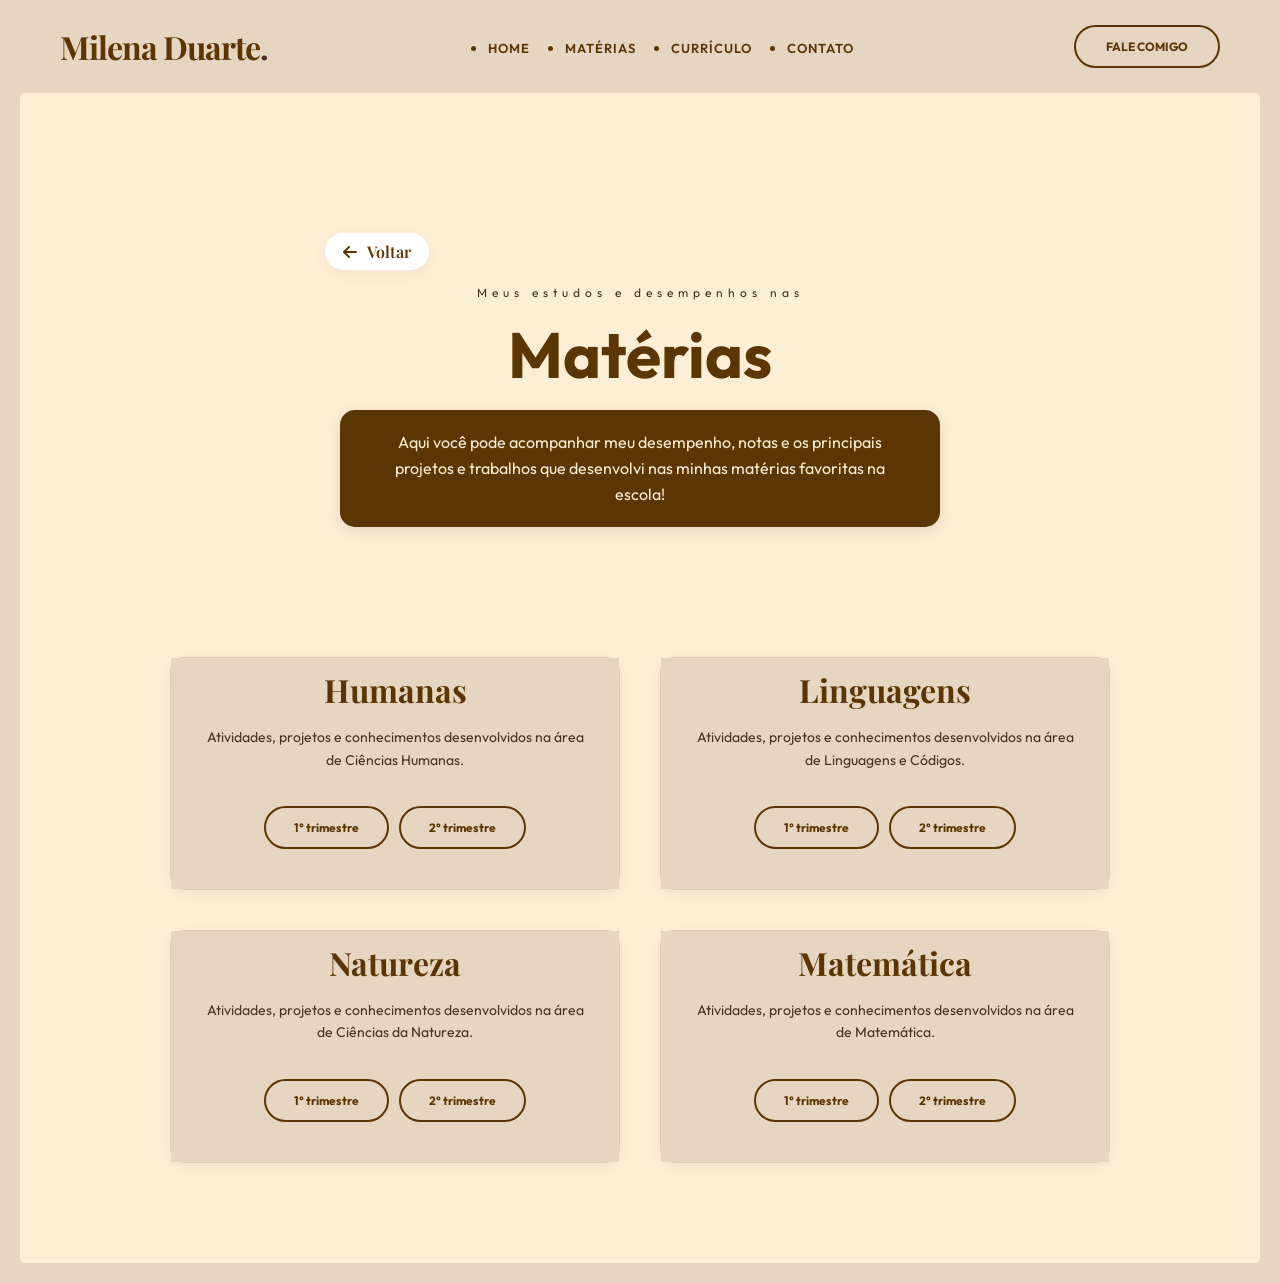
==== commit d844b355: "portflio em" ====
--- a/matérias.html
+++ b/matérias.html
@@ -3,6 +3,7 @@
 <head>
     <meta charset="UTF-8">
     <meta name="viewport" content="width=device-width, initial-scale=1.0">
+    <link rel="icon" type="image/png" href="favicon-32x32.png">
     <title>Matérias - Portfólio Milena</title>
     <!-- Fontes e Ícones -->
     <link href="https://fonts.googleapis.com/css2?family=Outfit:wght@300;400;500;600&family=Playfair+Display:ital,wght@0,400;0,700;1,400&display=swap" rel="stylesheet">
@@ -57,7 +58,10 @@
                 <div class="card-content" style="padding: 40px 30px;">
                     <h3 style="font-family: var(--font-main); font-size: 32px; margin-bottom: 15px; color: var(--text-main);">Humanas</h3>
                     <p style="color: var(--text-muted); line-height: 1.6; margin-bottom: 25px;">Atividades, projetos e conhecimentos desenvolvidos na área de Ciências Humanas.</p>
-                    <a href="#" class="selenagomez open-modal-btn" data-modal="modalHumanas">1° trimestre</a>
+                    <div style="display: flex; gap: 10px; justify-content: center; flex-wrap: wrap;">
+                        <a href="#" class="selenagomez open-modal-btn" data-modal="modalHumanas">1° trimestre</a>
+                        <a href="#" class="selenagomez open-modal-btn" data-modal="modalHumanas2">2° trimestre</a>
+                    </div>
                 </div>
             </div>
             
@@ -66,7 +70,10 @@
                 <div class="card-content" style="padding: 40px 30px;">
                     <h3 style="font-family: var(--font-main); font-size: 32px; margin-bottom: 15px; color: var(--text-main);">Linguagens</h3>
                     <p style="color: var(--text-muted); line-height: 1.6; margin-bottom: 25px;">Atividades, projetos e conhecimentos desenvolvidos na área de Linguagens e Códigos.</p>
-                    <a href="#" class="selenagomez open-modal-btn" data-modal="modalLinguagens">1° trimestre</a>
+                    <div style="display: flex; gap: 10px; justify-content: center; flex-wrap: wrap;">
+                        <a href="#" class="selenagomez open-modal-btn" data-modal="modalLinguagens">1° trimestre</a>
+                        <a href="#" class="selenagomez open-modal-btn" data-modal="modalLinguagens2">2° trimestre</a>
+                    </div>
                 </div>
             </div>
 
@@ -75,7 +82,10 @@
                 <div class="card-content" style="padding: 40px 30px;">
                     <h3 style="font-family: var(--font-main); font-size: 32px; margin-bottom: 15px; color: var(--text-main);">Natureza</h3>
                     <p style="color: var(--text-muted); line-height: 1.6; margin-bottom: 25px;">Atividades, projetos e conhecimentos desenvolvidos na área de Ciências da Natureza.</p>
-                    <a href="#" class="selenagomez open-modal-btn" data-modal="modalNatureza">1° trimestre</a>
+                    <div style="display: flex; gap: 10px; justify-content: center; flex-wrap: wrap;">
+                        <a href="#" class="selenagomez open-modal-btn" data-modal="modalNatureza">1° trimestre</a>
+                        <a href="#" class="selenagomez open-modal-btn" data-modal="modalNatureza2">2° trimestre</a>
+                    </div>
                 </div>
             </div>
 
@@ -84,7 +94,10 @@
                 <div class="card-content" style="padding: 40px 30px;">
                     <h3 style="font-family: var(--font-main); font-size: 32px; margin-bottom: 15px; color: var(--text-main);">Matemática</h3>
                     <p style="color: var(--text-muted); line-height: 1.6; margin-bottom: 25px;">Atividades, projetos e conhecimentos desenvolvidos na área de Matemática.</p>
-                    <a href="#" class="selenagomez open-modal-btn" data-modal="modalMatematica">1° trimestre</a>
+                    <div style="display: flex; gap: 10px; justify-content: center; flex-wrap: wrap;">
+                        <a href="#" class="selenagomez open-modal-btn" data-modal="modalMatematica">1° trimestre</a>
+                        <a href="#" class="selenagomez open-modal-btn" data-modal="modalMatematica2">2° trimestre</a>
+                    </div>
                 </div>
             </div>
 
@@ -397,6 +410,302 @@
             </div>
         </div>
     </div>
+    <!-- Modal Humanas 2° Trimestre -->
+    <div id="modalHumanas2" class="modal-overlay">
+        <div class="modal-box">
+            <span class="close-modal">&times;</span>
+            <div class="modal-content-bakery carousel-container" style="width: 100%; height: 100%;">
+                
+                <!-- Slide 1 -->
+                <div class="carousel-slide active" style="display: flex; align-items: center; justify-content: space-between; height: 100%; width: 100%;">
+                    <div class="hero-text-side">
+                        <span class="badge" style="background: var(--bg-white); color: var(--accent-brown);">Humanas</span>
+                        <h2 class="hero-title" style="color: var(--bg-white); font-family: var(--font-title); font-size: 44px;">Dossiê histórico - Ideologia Naz.</h2>
+                        <div class="hero-divider" style="background-color: var(--bg-white); height: 2px; width: 150px; margin: 15px 0;"></div>
+                        <h3 class="hero-subtitle" style="color: var(--bg-white); font-family: var(--font-main); font-size: 24px; letter-spacing: 2px;">2° TRIMESTRE</h3>
+                        <p class="hero-description" style="color: var(--bg-creme); font-family: var(--font-main); line-height: 1.6; margin-bottom: 20px;">
+                            <strong>Habilidades:</strong> Não comentadas.<br><br>
+                            Nesta atividade, fomos desafiados a escolher um dos 18 temas fundamentais da Segunda Guerra Mundial e realizar uma pesquisa aprofundada, produzindo um dossiê histórico e analisando uma fonte primária relacionada ao tema. Nosso grupo escolheu estudar a ideologia nazista, buscando compreender suas características, ideias e impactos durante o período.
+                        </p>
+                        <div class="carousel-nav">
+                            <button class="prev-slide"><i class="fas fa-chevron-left"></i></button>
+                            <button class="next-slide"><i class="fas fa-chevron-right"></i></button>
+                        </div>
+                    </div>
+                    <div class="hero-image-side" style="flex: 1.2; height: 100%; padding: 10px; display: flex; flex-direction: column; justify-content: center;">
+                        <div style="position: relative; width: 100%; height: 0; padding-top: 56.2500%; padding-bottom: 0; box-shadow: 0 2px 8px 0 rgba(63,69,81,0.16); margin-top: 0; margin-bottom: 0.9em; overflow: hidden; border-radius: 8px; will-change: transform;">
+                            <iframe loading="lazy" style="position: absolute; width: 100%; height: 100%; top: 0; left: 0; border: none; padding: 0; margin: 0;"
+                                src="https://www.canva.com/design/DAHOP3OLD1M/8yXNaXczRjYjUCd7t6et5w/view?embed" allowfullscreen="allowfullscreen" allow="fullscreen">
+                            </iframe>
+                        </div>
+                        <a href="https://www.canva.com/design/DAHOP3OLD1M/8yXNaXczRjYjUCd7t6et5w/view?utm_content=DAHOP3OLD1M&amp;utm_campaign=designshare&amp;utm_medium=embeds&amp;utm_source=link" target="_blank" rel="noopener" style="color: var(--bg-white); text-decoration: underline; font-size: 14px;">Naz</a>
+                    </div>
+                </div>
+
+                <!-- Slide 2 -->
+                <div class="carousel-slide" style="display: none; align-items: center; justify-content: space-between; height: 100%; width: 100%;">
+                    <div class="hero-text-side">
+                        <span class="badge" style="background: var(--bg-white); color: var(--accent-brown);">Humanas</span>
+                        <h2 class="hero-title" style="color: var(--bg-white); font-family: var(--font-title); font-size: 54px;">Vidas apagadas</h2>
+                        <div class="hero-divider" style="background-color: var(--bg-white); height: 2px; width: 150px; margin: 15px 0;"></div>
+                        <h3 class="hero-subtitle" style="color: var(--bg-white); font-family: var(--font-main); font-size: 24px; letter-spacing: 2px;">2° TRIMESTRE</h3>
+                        <p class="hero-description" style="color: var(--bg-creme); font-family: var(--font-main); line-height: 1.6; margin-bottom: 20px;">
+                            <strong>Habilidades:</strong> H30, H39 e H40<br><br>
+                            Nesta atividade, fomos desafiados a realizar uma apresentação oral com tema livre sobre um tema relacionado à sociedade e à política. Nosso grupo escolheu abordar os desaparecimentos políticos durante a Ditadura Militar brasileira, destacando também o papel da Comissão Nacional da Verdade (CNV) na investigação e na busca por informações sobre essas pessoas.<br><br>
+                            <em>Feedback: Foi o MELHOR trabalho que ja pesquisei e apresentei, tema super interessante e pude aprender muito sobre a CNV. Gostaria de agradecer o prof. Marcus e principalmente ao prof. Lucas por me apresentar repertórios para adicionar a minha apresentação. Muito boa essa atividade e espero de verdade que esses tipos de trabalho com o tema livre seja sempre feito com todas as turmas da escola SESI.</em>
+                        </p>
+                        <div class="carousel-nav">
+                            <button class="prev-slide"><i class="fas fa-chevron-left"></i></button>
+                            <button class="next-slide"><i class="fas fa-chevron-right"></i></button>
+                        </div>
+                    </div>
+                    <div class="hero-image-side" style="flex: 1.2; height: 100%; padding: 10px; display: flex; flex-direction: column; justify-content: center;">
+                        <div style="position: relative; width: 100%; height: 0; padding-top: 56.2500%; padding-bottom: 0; box-shadow: 0 2px 8px 0 rgba(63,69,81,0.16); margin-top: 0; margin-bottom: 0.9em; overflow: hidden; border-radius: 8px; will-change: transform;">
+                            <iframe loading="lazy" style="position: absolute; width: 100%; height: 100%; top: 0; left: 0; border: none; padding: 0; margin: 0;"
+                                src="https://www.canva.com/design/DAHSLI6hiL0/ST9PwLrvUy0aalq_cGQk0Q/view?embed" allowfullscreen="allowfullscreen" allow="fullscreen">
+                            </iframe>
+                        </div>
+                        <a href="https://www.canva.com/design/DAHSLI6hiL0/ST9PwLrvUy0aalq_cGQk0Q/view?utm_content=DAHSLI6hiL0&amp;utm_campaign=designshare&amp;utm_medium=embeds&amp;utm_source=link" target="_blank" rel="noopener" style="color: var(--bg-white); text-decoration: underline; font-size: 14px;">Vidas Apagadas de Milena Duarte de Freitas</a>
+                    </div>
+                </div>
+
+                <!-- Slide 3 -->
+                <div class="carousel-slide" style="display: none; align-items: center; justify-content: space-between; height: 100%; width: 100%;">
+                    <div class="hero-text-side">
+                        <span class="badge" style="background: var(--bg-white); color: var(--accent-brown);">Humanas</span>
+                        <h2 class="hero-title" style="color: var(--bg-white); font-family: var(--font-title); font-size: 48px;">Cinema e totalitarismo</h2>
+                        <div class="hero-divider" style="background-color: var(--bg-white); height: 2px; width: 150px; margin: 15px 0;"></div>
+                        <h3 class="hero-subtitle" style="color: var(--bg-white); font-family: var(--font-main); font-size: 24px; letter-spacing: 2px;">2° TRIMESTRE</h3>
+                        <p class="hero-description" style="color: var(--bg-creme); font-family: var(--font-main); line-height: 1.6; margin-bottom: 20px;">
+                            <strong>Habilidades:</strong> H10, H22, H26 e H27<br><br>
+                            Nesta atividade, fomos desafiados a escolher um filme que apresentasse características de regimes totalitários e relacioná-lo aos conteúdos estudados em sala. Nosso grupo escolheu Maze Runner, analisando sua história, os comportamentos de controle e as situações de manipulação presentes no filme.
+                        </p>
+                        <div class="carousel-nav">
+                            <button class="prev-slide"><i class="fas fa-chevron-left"></i></button>
+                            <button class="next-slide"><i class="fas fa-chevron-right"></i></button>
+                        </div>
+                    </div>
+                    <div class="hero-image-side" style="flex: 1.2; height: 100%; padding: 10px; display: flex; flex-direction: column; justify-content: center;">
+                        <div style="position: relative; width: 100%; height: 0; padding-top: 56.2500%; padding-bottom: 0; box-shadow: 0 2px 8px 0 rgba(63,69,81,0.16); margin-top: 0; margin-bottom: 0.9em; overflow: hidden; border-radius: 8px; will-change: transform;">
+                            <iframe loading="lazy" style="position: absolute; width: 100%; height: 100%; top: 0; left: 0; border: none; padding: 0; margin: 0;"
+                                src="https://www.canva.com/design/DAHKN-Gc3hQ/quRFOhe7i4a8viN8HV2qhA/view?embed" allowfullscreen="allowfullscreen" allow="fullscreen">
+                            </iframe>
+                        </div>
+                        <a href="https://www.canva.com/design/DAHKN-Gc3hQ/quRFOhe7i4a8viN8HV2qhA/view?utm_content=DAHKN-Gc3hQ&amp;utm_campaign=designshare&amp;utm_medium=embeds&amp;utm_source=link" target="_blank" rel="noopener" style="color: var(--bg-white); text-decoration: underline; font-size: 14px;">TV &amp; Film Treatment Deck Presentation in Black and White Red Dark &amp; Serious Style de Moana Astromecas Santiago</a>
+                    </div>
+                </div>
+
+            </div>
+        </div>
+    </div>
+
+    <!-- Modal Linguagens 2° Trimestre -->
+    <div id="modalLinguagens2" class="modal-overlay">
+        <div class="modal-box">
+            <span class="close-modal">&times;</span>
+            <div class="modal-content-bakery carousel-container" style="width: 100%; height: 100%;">
+                
+                <!-- Slide 1 -->
+                <div class="carousel-slide active" style="display: flex; align-items: center; justify-content: space-between; height: 100%; width: 100%;">
+                    <div class="hero-text-side">
+                        <span class="badge" style="background: var(--bg-white); color: var(--accent-brown);">Linguagens</span>
+                        <h2 class="hero-title" style="color: var(--bg-white); font-family: var(--font-title); font-size: 54px;">Vídeo Manifesto</h2>
+                        <div class="hero-divider" style="background-color: var(--bg-white); height: 2px; width: 150px; margin: 15px 0;"></div>
+                        <h3 class="hero-subtitle" style="color: var(--bg-white); font-family: var(--font-main); font-size: 24px; letter-spacing: 2px;">2° TRIMESTRE</h3>
+                        <p class="hero-description" style="color: var(--bg-creme); font-family: var(--font-main); line-height: 1.6; margin-bottom: 20px;">
+                            <strong>Habilidades:</strong> H3 e H24<br><br>
+                            Nesta atividade, fomos desafiados a criar um Vídeo Manifesto com o objetivo de promover a conscientização sobre temas atuais. Nosso grupo escolheu abordar as redes sociais e como o uso excessivo delas pode prejudicar nossas relações sociais, desenvolvendo um roteiro, gravando os conteúdos e realizando a edição do vídeo.
+                        </p>
+                        <div class="carousel-nav">
+                            <button class="prev-slide"><i class="fas fa-chevron-left"></i></button>
+                            <button class="next-slide"><i class="fas fa-chevron-right"></i></button>
+                        </div>
+                    </div>
+                    <div class="hero-image-side" style="flex: 1.2; height: 100%; padding: 10px; display: flex; flex-direction: column; justify-content: center;">
+                        <div style="position: relative; width: 100%; aspect-ratio: 9/16; max-height: 85%; box-shadow: 0 4px 15px rgba(0,0,0,0.3); border-radius: 12px; overflow: hidden; margin: 0 auto;">
+                            <iframe src="https://www.youtube.com/embed/O736ISMCq7s" title="Vídeo Manifesto - YouTube Short" frameborder="0" style="position: absolute; width: 100%; height: 100%; top: 0; left: 0;" allow="accelerometer; autoplay; clipboard-write; encrypted-media; gyroscope; picture-in-picture; web-share" referrerpolicy="strict-origin-when-cross-origin" allowfullscreen></iframe>
+                        </div>
+                        <a href="https://youtube.com/shorts/O736ISMCq7s?si=uSN_J8Oljy6JR9ZX" target="_blank" rel="noopener" style="color: var(--bg-white); text-decoration: underline; font-size: 14px; margin-top: 10px; text-align: center;">Assistir no YouTube</a>
+                    </div>
+                </div>
+
+                <!-- Slide 2 -->
+                <div class="carousel-slide" style="display: none; align-items: center; justify-content: space-between; height: 100%; width: 100%;">
+                    <div class="hero-text-side">
+                        <span class="badge" style="background: var(--bg-white); color: var(--accent-brown);">Linguagens</span>
+                        <h2 class="hero-title" style="color: var(--bg-white); font-family: var(--font-title); font-size: 42px;">What Kind of Art Do You Consume?</h2>
+                        <div class="hero-divider" style="background-color: var(--bg-white); height: 2px; width: 150px; margin: 15px 0;"></div>
+                        <h3 class="hero-subtitle" style="color: var(--bg-white); font-family: var(--font-main); font-size: 24px; letter-spacing: 2px;">2° TRIMESTRE</h3>
+                        <p class="hero-description" style="color: var(--bg-creme); font-family: var(--font-main); line-height: 1.6; margin-bottom: 20px;">
+                            <strong>Habilidades:</strong> H25<br><br>
+                            Nesta atividade, fomos desafiados a apresentar, em inglês, três coisas que mais gostamos: nosso artista favorito, nosso filme favorito e nossa música favorita. Para cada um, pesquisamos sua história, características e informações importantes, além de explicar nossas escolhas e opiniões pessoais. A atividade também teve como objetivo praticar a Língua Inglesa, especialmente o uso do Simple Past.
+                        </p>
+                        <div class="carousel-nav">
+                            <button class="prev-slide"><i class="fas fa-chevron-left"></i></button>
+                            <button class="next-slide"><i class="fas fa-chevron-right"></i></button>
+                        </div>
+                    </div>
+                    <div class="hero-image-side" style="flex: 1.2; height: 100%; padding: 10px;">
+                        <div style="position: relative; width: 100%; height: 100%; box-shadow: 0 4px 15px rgba(0,0,0,0.3); border-radius: 12px; overflow: hidden;">
+                            <iframe loading="lazy" style="position: absolute; width: 100%; height: 100%; top: 0; left: 0; border: none; padding: 0; margin: 0;"
+                                src="https://docs.google.com/document/d/e/2PACX-1vSyLORJ9IOmELVDvfH3ikyQdV0PlrzDxr0THxlHXC70nL7aHE1w78KJeNfN5qmqvdrb3xUT2o_c05fw/pub?embedded=true" allowfullscreen="allowfullscreen">
+                            </iframe>
+                        </div>
+                    </div>
+                </div>
+
+                <!-- Slide 3 -->
+                <div class="carousel-slide" style="display: none; align-items: center; justify-content: space-between; height: 100%; width: 100%;">
+                    <div class="hero-text-side">
+                        <span class="badge" style="background: var(--bg-white); color: var(--accent-brown);">Linguagens</span>
+                        <h2 class="hero-title" style="color: var(--bg-white); font-family: var(--font-title); font-size: 54px;">Nota Red1000</h2>
+                        <div class="hero-divider" style="background-color: var(--bg-white); height: 2px; width: 150px; margin: 15px 0;"></div>
+                        <h3 class="hero-subtitle" style="color: var(--bg-white); font-family: var(--font-main); font-size: 24px; letter-spacing: 2px;">2° TRIMESTRE</h3>
+                        <p class="hero-description" style="color: var(--bg-creme); font-family: var(--font-main); line-height: 1.6; margin-bottom: 20px;">
+                            <strong>Habilidades:</strong> Redação<br><br>
+                            Não fiz a primeira redação mas fiz a reescrita. Por algum motivo simplesmente não entregou e acabei vendo só por agora.
+                        </p>
+                        <div class="carousel-nav">
+                            <button class="prev-slide"><i class="fas fa-chevron-left"></i></button>
+                            <button class="next-slide"><i class="fas fa-chevron-right"></i></button>
+                        </div>
+                    </div>
+                    <div class="hero-image-side" style="flex: 1.2; height: 100%; padding: 10px;">
+                        <div style="position: relative; width: 100%; height: 100%; box-shadow: 0 4px 15px rgba(0,0,0,0.3); border-radius: 12px; overflow: hidden; display: flex; align-items: center; justify-content: center; background: rgba(0,0,0,0.2);">
+                            <img src="gifloading.gif" alt="Carregando Redação" style="width: 100%; height: 100%; object-fit: contain;">
+                        </div>
+                    </div>
+                </div>
+
+            </div>
+        </div>
+    </div>
+
+    <!-- Modal Natureza 2° Trimestre -->
+    <div id="modalNatureza2" class="modal-overlay">
+        <div class="modal-box">
+            <span class="close-modal">&times;</span>
+            <div class="modal-content-bakery carousel-container" style="width: 100%; height: 100%;">
+                
+                <!-- Slide 1 -->
+                <div class="carousel-slide active" style="display: flex; align-items: center; justify-content: space-between; height: 100%; width: 100%;">
+                    <div class="hero-text-side">
+                        <span class="badge" style="background: var(--bg-white); color: var(--accent-brown);">Natureza</span>
+                        <h2 class="hero-title" style="color: var(--bg-white); font-family: var(--font-title); font-size: 54px;">Mural interativo</h2>
+                        <div class="hero-divider" style="background-color: var(--bg-white); height: 2px; width: 150px; margin: 15px 0;"></div>
+                        <h3 class="hero-subtitle" style="color: var(--bg-white); font-family: var(--font-main); font-size: 24px; letter-spacing: 2px;">2° TRIMESTRE</h3>
+                        <p class="hero-description" style="color: var(--bg-creme); font-family: var(--font-main); line-height: 1.6; margin-bottom: 20px;">
+                            <strong>Habilidades trabalhadas:</strong> C2, H11, C3, H15, H18, C4<br><br>
+                            Nesta atividade avaliativa, fomos desafiados a transformar conhecimentos científicos em uma exposição interativa sobre a relação entre meio ambiente e saúde. Por meio de pesquisas, análise de informações e produção de materiais visuais, fomos incentivados a construir coletivamente um painel científico (mural), com o objetivo de informar, conscientizar e envolver a comunidade escolar, demonstrando como os fatores ambientais influenciam a saúde da população.<br><br>
+                            <em>Feedback: Gostei da atividade</em>
+                        </p>
+                        <div class="carousel-nav">
+                            <button class="prev-slide"><i class="fas fa-chevron-left"></i></button>
+                            <button class="next-slide"><i class="fas fa-chevron-right"></i></button>
+                        </div>
+                    </div>
+                    <div class="hero-image-side" style="flex: 1.2; height: 100%; padding: 10px;">
+                        <div class="image-slider-box" style="width: 100%; height: 100%; max-height: 100%; border-radius: 12px; overflow: hidden; background-color: rgba(0,0,0,0.2);">
+                            <div class="slider-slides">
+                                <img src="fotoprincipazcartaz.jpg" class="active" alt="Foto Principal Cartaz" style="width: 100%; height: 100%; object-fit: contain;">
+                                <img src="fotocartaz1.jpg" alt="Foto Cartaz 1" style="width: 100%; height: 100%; object-fit: contain;">
+                                <img src="fotocartaz2.jpg" alt="Foto Cartaz 2" style="width: 100%; height: 100%; object-fit: contain;">
+                            </div>
+                            <button class="slider-btn prev-btn"><i class="fas fa-chevron-left"></i></button>
+                            <button class="slider-btn next-btn"><i class="fas fa-chevron-right"></i></button>
+                        </div>
+                    </div>
+                </div>
+
+                <!-- Slide 2 -->
+                <div class="carousel-slide" style="display: none; align-items: center; justify-content: space-between; height: 100%; width: 100%;">
+                    <div class="hero-text-side">
+                        <span class="badge" style="background: var(--bg-white); color: var(--accent-brown);">Natureza</span>
+                        <h2 class="hero-title" style="color: var(--bg-white); font-family: var(--font-title); font-size: 48px;">Estequiometria na Indústria.</h2>
+                        <div class="hero-divider" style="background-color: var(--bg-white); height: 2px; width: 150px; margin: 15px 0;"></div>
+                        <h3 class="hero-subtitle" style="color: var(--bg-white); font-family: var(--font-main); font-size: 24px; letter-spacing: 2px;">2° TRIMESTRE</h3>
+                        <p class="hero-description" style="color: var(--bg-creme); font-family: var(--font-main); line-height: 1.6; margin-bottom: 20px;">
+                            <strong>Habilidades:</strong> C2, H6, H7 e H9<br><br>
+                            Nesta atividade, fomos desafiados a compreender a aplicação da estequiometria na produção de amônia e fertilizantes. Pesquisamos sobre o processo de produção, realizamos cálculos e analisamos seus impactos ambientais, conhecendo também a proposta da amônia verde.<br><br>
+                            <em>Feedback: Gostei de apresentar a atividade.</em>
+                        </p>
+                        <div class="carousel-nav">
+                            <button class="prev-slide"><i class="fas fa-chevron-left"></i></button>
+                            <button class="next-slide"><i class="fas fa-chevron-right"></i></button>
+                        </div>
+                    </div>
+                    <div class="hero-image-side" style="flex: 1.2; height: 100%; padding: 10px;">
+                        <div style="position: relative; width: 100%; height: 100%; box-shadow: 0 4px 15px rgba(0,0,0,0.3); border-radius: 12px; overflow: hidden;">
+                            <iframe loading="lazy" style="position: absolute; width: 100%; height: 100%; top: 0; left: 0; border: none; padding: 0; margin: 0;"
+                                src="https://docs.google.com/presentation/d/1PP6rtpkZESYy-2FXLp2biMx3H0_EM0-kxCwVA6ngGbk/embed?start=false&loop=false&delayms=3000" allowfullscreen="allowfullscreen">
+                            </iframe>
+                        </div>
+                    </div>
+                </div>
+
+                <!-- Slide 3 -->
+                <div class="carousel-slide" style="display: none; align-items: center; justify-content: space-between; height: 100%; width: 100%;">
+                    <div class="hero-text-side">
+                        <span class="badge" style="background: var(--bg-white); color: var(--accent-brown);">Natureza</span>
+                        <h2 class="hero-title" style="color: var(--bg-white); font-family: var(--font-title); font-size: 54px;">Cartilha</h2>
+                        <div class="hero-divider" style="background-color: var(--bg-white); height: 2px; width: 150px; margin: 15px 0;"></div>
+                        <h3 class="hero-subtitle" style="color: var(--bg-white); font-family: var(--font-main); font-size: 24px; letter-spacing: 2px;">2° TRIMESTRE</h3>
+                        <p class="hero-description" style="color: var(--bg-creme); font-family: var(--font-main); line-height: 1.6; margin-bottom: 20px;">
+                            <strong>Habilidades:</strong> C1, H3, H4, C2, H12, C4, H23<br><br>
+                            <em>Feedback: Gostei da atividade.</em>
+                        </p>
+                        <div class="carousel-nav">
+                            <button class="prev-slide"><i class="fas fa-chevron-left"></i></button>
+                            <button class="next-slide"><i class="fas fa-chevron-right"></i></button>
+                        </div>
+                    </div>
+                    <div class="hero-image-side" style="flex: 1.2; height: 100%; padding: 10px; display: flex; flex-direction: column; justify-content: center;">
+                        <div style="position: relative; width: 100%; height: 0; padding-top: 70.4762%; padding-bottom: 0; box-shadow: 0 2px 8px 0 rgba(63,69,81,0.16); margin-top: 0; margin-bottom: 0.9em; overflow: hidden; border-radius: 8px; will-change: transform;">
+                            <iframe loading="lazy" style="position: absolute; width: 100%; height: 100%; top: 0; left: 0; border: none; padding: 0; margin: 0;"
+                                src="https://www.canva.com/design/DAHS9FJTlm4/Hq79Ch78DTZQBuXE3lrDzQ/view?embed" allowfullscreen="allowfullscreen" allow="fullscreen">
+                            </iframe>
+                        </div>
+                        <a href="https://www.canva.com/design/DAHS9FJTlm4/Hq79Ch78DTZQBuXE3lrDzQ/view?utm_content=DAHS9FJTlm4&amp;utm_campaign=designshare&amp;utm_medium=embeds&amp;utm_source=link" target="_blank" rel="noopener" style="color: var(--bg-white); text-decoration: underline; font-size: 14px;">Cartilha de Milena Duarte de Freitas</a>
+                    </div>
+                </div>
+
+            </div>
+        </div>
+    </div>
+
+    <!-- Modal Matemática 2° Trimestre -->
+    <div id="modalMatematica2" class="modal-overlay">
+        <div class="modal-box">
+            <span class="close-modal">&times;</span>
+            <div class="modal-content-bakery carousel-container" style="width: 100%; height: 100%;">
+                
+                <!-- Slide 1 -->
+                <div class="carousel-slide active" style="display: flex; align-items: center; justify-content: space-between; height: 100%; width: 100%;">
+                    <div class="hero-text-side">
+                        <span class="badge" style="background: var(--bg-white); color: var(--accent-brown);">Matemática</span>
+                        <h2 class="hero-title" style="color: var(--bg-white); font-family: var(--font-title); font-size: 54px;">Detetive de Dados</h2>
+                        <div class="hero-divider" style="background-color: var(--bg-white); height: 2px; width: 150px; margin: 15px 0;"></div>
+                        <h3 class="hero-subtitle" style="color: var(--bg-white); font-family: var(--font-main); font-size: 24px; letter-spacing: 2px;">2° TRIMESTRE</h3>
+                        <p class="hero-description" style="color: var(--bg-creme); font-family: var(--font-main); line-height: 1.6; margin-bottom: 20px;">
+                            <strong>Habilidades:</strong> C4, H27, H28 e H29<br><br>
+                            Elaboração e aplicação de uma pesquisa estatística quantitativa com uma amostra de 32 pessoas. O estudo analisou quanto tempo as pessoas passam no celular antes de dormir, culminando na construção de gráficos explicativos e tabelas de frequência.<br><br>
+                            <em>Feedback: Gostei de realizar as pesquisas.</em>
+                        </p>
+                        <div class="carousel-nav" style="display: none;">
+                            <button class="prev-slide"><i class="fas fa-chevron-left"></i></button>
+                            <button class="next-slide"><i class="fas fa-chevron-right"></i></button>
+                        </div>
+                    </div>
+                    <div class="hero-image-side" style="flex: 1.2; height: 100%; padding: 10px;">
+                        <div style="position: relative; width: 100%; height: 100%; box-shadow: 0 4px 15px rgba(0,0,0,0.3); border-radius: 12px; overflow: hidden;">
+                            <iframe src="https://docs.google.com/presentation/d/e/2PACX-1vQhblLsLGCdBmX6kgqJDdAuFglH1oK0dMz2WoUTlvewtpJTSTn7XoAI72UyFTAcQa3QTqRRCPF9JKYB/pubembed?start=false&loop=false&delayms=3000" frameborder="0" style="position: absolute; width: 100%; height: 100%; top: 0; left: 0;" allowfullscreen="true" mozallowfullscreen="true" webkitallowfullscreen="true"></iframe>
+                        </div>
+                    </div>
+                </div>
+
+            </div>
+        </div>
+    </div>
     <script src="script.js"></script>
 </body>
 </html>
